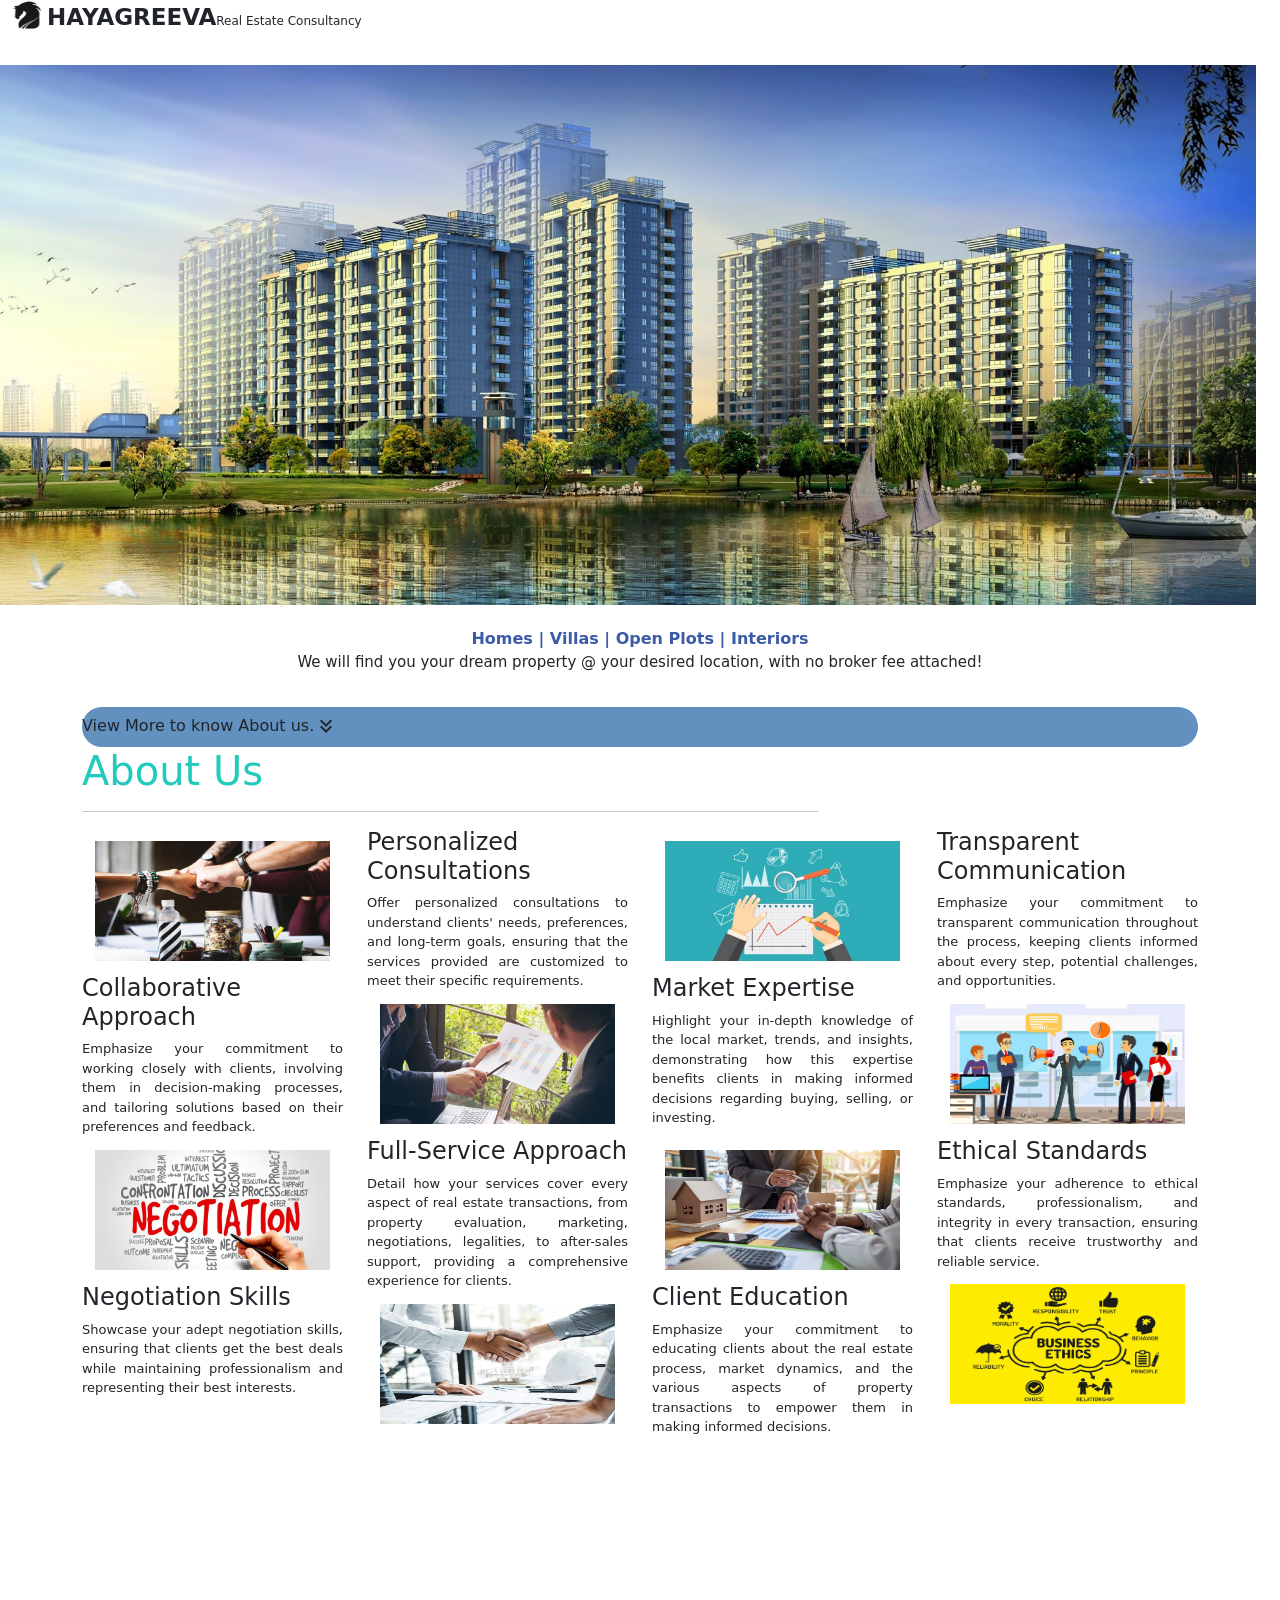
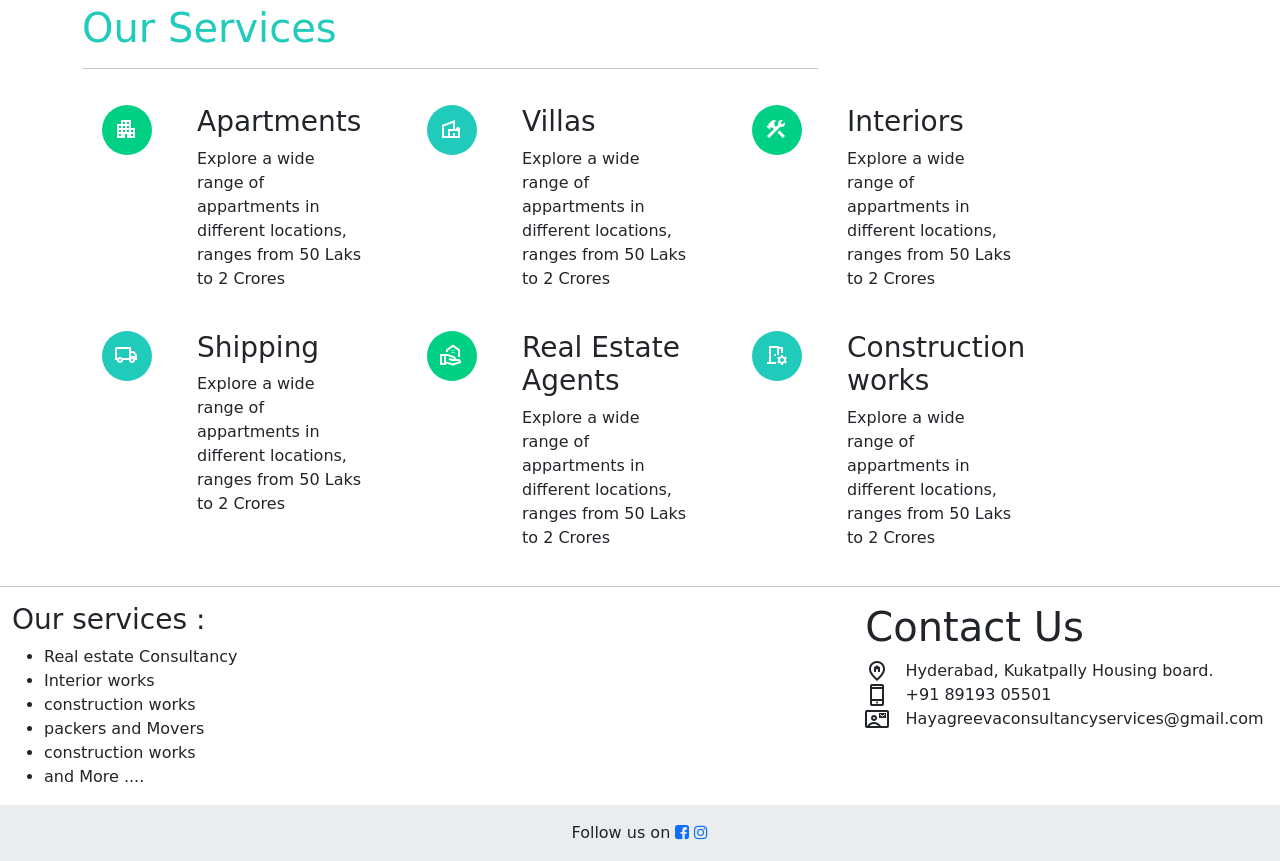
==== index.html @ 066ee14f "initial" ====
<html>
<head>
    <meta charset="utf-8">
    <meta name="viewport" content="width=device-width, initial-scale=1">
    <title>HAYAGREEVA</title>
    <link href="./hayagreeva/bootstrap.min.css" rel="stylesheet">
    <link href="./hayagreeva/css/home.css" rel="stylesheet">
    <link rel="stylesheet" href="https://fonts.googleapis.com/css2?family=Material+Symbols+Outlined:opsz,wght,FILL,GRAD@20..48,100..700,0..1,-50..200" />
    <link rel="stylesheet" href="https://fonts.googleapis.com/css2?family=Material+Symbols+Outlined:opsz,wght,FILL,GRAD@24,400,0,0" />
    <link rel="stylesheet" href="https://cdnjs.cloudflare.com/ajax/libs/font-awesome/4.7.0/css/font-awesome.min.css">
    <link rel="icon" href="./hayagreeva/images/logo-hyagreeva.png" type="image/x-icon">
</head>
<body>
    <script src="./hayagreeva/bootstrap.bundle.min.js" ></script>
    <div class="container-fluid header-content">
    
        <a class="navbar-brand" href="#">
          <img src="./hayagreeva/images/logo-hyagreeva.png" width="30" height="30" class="d-inline-block align-top" alt="">
          <span class="brand-name">HAYAGREEVA</span><span class="sub-text">Real Estate Consultancy</span>
          
        </a>
      
    </div>
      <div class="container-fluid"> 
        <div class="row row-height-60 content-page-background1">
         
        </div>
      </div>
      <div class="container">
        <div class="row">
          <div class="col-lg-12"><div class="content-2">  Homes | Villas | Open Plots | Interiors </div></div>
          <div class="col-lg-12"> <div class="content-1">We will find you your dream property @ your desired location, with no broker fee attached!</div> </div>
          <div class="col-lg-12"><div class="view-more"> <span>View More to know About us. </span> 
            <span class="material-symbols-outlined">
              keyboard_double_arrow_down
            </span>
          </div> 
        </div>
        </div>
      </div>
      

            <div class="container">
              <div class="row">
                <div class="col-md-8"><h1 class="services-text">About Us</h1><hr></div>
                <div class="col-md-3"></div>
              </div>
              <div class="row">

                <div class="col-sm-3">
                  <div class="row">
                    <div class="col-xs-6">
                      <img class="about-us-img" src="./hayagreeva/images/collaborative.jpg"/>
                    </div>
                    <div class="col-xs-5 about-us-text">
                      <h4>Collaborative Approach</h4>
                    </div>
                    <div class="col-xs-5 about-us-text">
                      Emphasize your commitment to working closely with clients, involving them in decision-making processes, and tailoring solutions based on their preferences and feedback.
                    </div>
                  </div>
                </div>


                <div class="col-sm-3">
                  <div class="row">
                    <div class="col-xs-5 about-us-text">
                      <h4>Personalized Consultations</h4>
                    </div>
                    <div class="col-xs-6 about-us-text">
                      Offer personalized consultations to understand clients' needs, preferences, and long-term goals, ensuring that the services provided are customized to meet their specific requirements.
                    </div>
                    <div class="col-xs-6">
                      <img class="about-us-img" src="./hayagreeva/images/personalized.jpg"/>
                    </div>
                  </div>
                </div>


                <div class="col-sm-3">
                  <div class="row">
                    <div class="col-xs-6">
                      <img class="about-us-img" src="./hayagreeva/images/marketExpert.jpg"/>
                    </div>
                    <div class="col-xs-5 about-us-text">
                      <h4>Market Expertise</h4>
                    </div>
                    <div class="col-xs-6 about-us-text">
                      Highlight your in-depth knowledge of the local market, trends, and insights, demonstrating how this expertise benefits clients in making informed decisions regarding buying, selling, or investing.
                    </div>
                  </div>
                </div>


                <div class="col-sm-3">
                  <div class="row">
                    <div class="col-xs-5 about-us-text">
                      <h4>Transparent Communication</h4>
                    </div>
                    <div class="col-xs-6 about-us-text">
                      Emphasize your commitment to transparent communication throughout the process, keeping clients informed about every step, potential challenges, and opportunities.
                    </div>
                    <div class="col-xs-6">
                      <img class="about-us-img" src="./hayagreeva/images/transperentCommunication.jpg"/>
                    </div>
                  </div>
                </div>

              </div>
              <div class="row">

                <div class="col-sm-3">
                  <div class="row">
                    <div class="col-xs-6">
                      <img class="about-us-img" src="./hayagreeva/images/negotiation.jpg"/>
                    </div>
                    <div class="col-xs-5 about-us-text">
                      <h4>Negotiation Skills</h4>
                    </div>
                    <div class="col-xs-6 about-us-text">
                      Showcase your adept negotiation skills, ensuring that clients get the best deals while maintaining professionalism and representing their best interests.
                    </div>
                   
                  </div>
                </div>

                <div class="col-sm-3">
                  <div class="row">
                    <div class="col-xs-5 about-us-text">
                      <h4>Full-Service Approach</h4>
                    </div>
                    <div class="col-xs-6 about-us-text">
                      Detail how your services cover every aspect of real estate transactions, from property evaluation, marketing, negotiations, legalities, to after-sales support, providing a comprehensive experience for clients.
                    </div>
                    <div class="col-xs-6">
                      <img class="about-us-img" src="./hayagreeva/images/fullservice.jpg"/>
                    </div>
                  </div>
                </div>

                <div class="col-sm-3">
                  <div class="row">
                    <div class="col-xs-6">
                      <img class="about-us-img" src="./hayagreeva/images/clientEducation.jpg"/>
                    </div>
                    <div class="col-xs-5 about-us-text">
                      <h4>Client Education</h4>
                    </div>
                    <div class="col-xs-6 about-us-text">
                      Emphasize your commitment to educating clients about the real estate process, market dynamics, and the various aspects of property transactions to empower them in making informed decisions.
                    </div>
                    
                  </div>
                </div>

                <div class="col-sm-3">
                  <div class="row">
                    <div class="col-xs-5 about-us-text">
                      <h4>Ethical Standards</h4>
                    </div>
                    <div class="col-xs-6 about-us-text">
                      Emphasize your adherence to ethical standards, professionalism, and integrity in every transaction, ensuring that clients receive trustworthy and reliable service.
                    </div>
                    <div class="col-xs-6">
                      <img class="about-us-img" src="./hayagreeva/images/ethicalStandards.jpeg"/>
                    </div>
                  </div>
                </div>
              </div>

            </div>

            
            <div class="container">
            <div class="row our-services-body">
              <div class="col-md-8"><h1 class="services-text">Our Services</h1><hr></div>
              <div class="col-md-3"></div>
            </div>
            <div class="row">
              <div class="col-md-3 our-services-content"> 
                <div class="row">
                    <div class="col-sm-4">
                      <div class="icon-green">
                        <span class="material-symbols-outlined icon">
                        apartment
                        </span>
                      </div>
                  </div>
                  <div class="col-sm-8">
                    <div class="row">
                      <div class="col-xs-3"><h3>Apartments</h3></div>
                      <div class="col-xs-8">Explore a wide range of appartments in different locations, ranges from 50 Laks to 2 Crores</div>
                    </div>
                  </div>
                </div>
              </div>
              <div class="col-md-3 our-services-content">
                <div class="row">
                  <div class="col-sm-4">
                    <div class="icon-blue">
                      <span class="material-symbols-outlined icon">
                        villa
                        </span>
                    </div>
                </div>
                <div class="col-sm-8">
                  <div class="row">
                    <div class="col-xs-3"><h3>Villas</h3></div>
                    <div class="col-xs-8">Explore a wide range of appartments in different locations, ranges from 50 Laks to 2 Crores</div>
                  </div>
                </div>
              </div>
              </div>
                
                  <div class="col-md-3 our-services-content">
                    <div class="row">
                      <div class="col-sm-4">
                        <div class="icon-green">
                          <span class="material-symbols-outlined icon">
                            construction
                            </span>
                        </div>
                    </div>
                    <div class="col-sm-8">
                      <div class="row">
                        <div class="col-xs-3"><h3>Interiors</h3></div>
                        <div class="col-xs-8">Explore a wide range of appartments in different locations, ranges from 50 Laks to 2 Crores</div>
                      </div>
                    </div>
                  </div>
                    
                  </div>
                  
                    <div class="col-md-3 our-services-content">
                      <div class="row">
                        <div class="col-sm-4">
                          <div class="icon-blue">
                            <span class="material-symbols-outlined icon">
                              local_shipping
                              </span>
                          </div>
                      </div>
                      <div class="col-sm-8">
                        <div class="row">
                          <div class="col-xs-3"><h3>Shipping</h3></div>
                          <div class="col-xs-8">Explore a wide range of appartments in different locations, ranges from 50 Laks to 2 Crores</div>
                        </div>
                      </div>
                    </div>
                    </div>
                    
                      <div class="col-md-3 our-services-content">
                        <div class="row">
                          <div class="col-sm-4">
                            <div class="icon-green">
                              <span class="material-symbols-outlined icon">
                                real_estate_agent
                                </span>
                            </div>
                        </div>
                        <div class="col-sm-8"><div class="row">
                          <div class="col-xs-3"><h3>Real Estate Agents</h3></div>
                          <div class="col-xs-8">Explore a wide range of appartments in different locations, ranges from 50 Laks to 2 Crores</div>
                        </div></div>
                      </div>
                      </div>
                      
                        
                        
                          <div class="col-md-3 our-services-content">
                            <div class="row">
                              <div class="col-sm-4">
                                <div class="icon-blue">
                                  <span class="material-symbols-outlined icon">
                                    room_preferences
                                    </span>
                                </div>
                            </div>
                            <div class="col-sm-8"><div class="row">
                              <div class="col-xs-3"><h3>Construction works</h3></div>
                              <div class="col-xs-8">Explore a wide range of appartments in different locations, ranges from 50 Laks to 2 Crores</div>
                            </div></div>
                          </div>
                          </div>
                          
            </div>

          </div>
      <hr>

      <div class="container-fluid">

        <div class="row">
          <div class="col-md-4"><h3>Our services :</h3>
            <ul>
              <li>Real estate Consultancy</li>
              <li>Interior works</li>
              <li>construction works</li>
              <li>packers and Movers</li>
              <li>construction works</li>
              <li>and More ....</li>
            </ul>
            
          </div>
          <div class="col-md-4"> </div>
          <div class="col-md-4"> 
            <div class="contact-details">
              <h1>Contact Us</h1>
              <span class="material-symbols-outlined">
                home_pin
                </span> <span class="contact">Hyderabad, Kukatpally Housing board.</span>
              
              <div>
                <span class="material-symbols-outlined">
                  phone_iphone
                </span>
                <span class="contact">+91 89193 05501</span></div>
              <div><span class="material-symbols-outlined">
                contact_mail
                </span><span class="contact">Hayagreevaconsultancyservices@gmail.com</span></div>
                
              </div>
          </div>
        </div>
      </div>
</body>

<footer class="bg-body-tertiary text-center text-lg-start">
  <!-- Copyright -->
  <div class="text-center p-3" style="background-color: rgba(0, 0, 0, 0.05);">
     Follow us on <span><a href="https://www.instagram.com/hayagreevaconsultancy?igshid=NzZlODBkYWE4Ng==" target="_blank"><i class="fa fa-facebook-square" aria-hidden="true"></i></a>
      <a href="https://www.facebook.com/profile.php?id=100093466974268&mibextid=ZbWKwL" target="_blank"><i class="fa fa-instagram" aria-hidden="true"></i></a></span>
  </div>
  <!-- Copyright -->
</footer>

</html>
---- hayagreeva/css/home.css ----
.navbar{
    position:fixed;
    width:100%;
    z-index: 1000000;
    top:0;
}
.brand-name {
    font-weight: bolder;
    font-size: 23px;
}
.sub-text {
    font-size: 12px;
}
.bg-image{
    height: 66%;
}
.content-1 {
   
    font-size: 15px;
    font-weight: 500;
    text-align: center;
    margin-bottom: 3%;

}
.content-2 {
    text-align: center;
    font-weight: bolder;
    background-color: #ffffff42;
    margin-top: 2%;
    color: #3b5ba6;
}
.text-box{
    height: 258px;
    width: 500px;
    background-color: white;
    border-radius: 36px;
}

.content-page-background1{
    background-image: url('../images/b1.jpg');
    background-position: center;
    background-repeat: no-repeat;
    background-size: cover;
    width:100%
}
.content-page{
    height:60%;
    margin-top:3%
}
.card-header{
    text-align: center;
}

.material-symbols-outlined {
    position: absolute;
    font-variation-settings:
    'FILL' 0,
    'wght' 400,
    'GRAD' 0,
    'opsz' 24
}
.view-more{
    background-color: #6290bf;
    border-radius: 21px;
    height: 40px;
    padding-top: 7px;
}
.card {
    background-color: #b1c5c4;
    margin: 6px;
}
.card-header {
    background-color: #b1c5c4;
    font-size: 24px;
}
.about-us-sub-header {
    font-weight: 700;
}
.about-us-sub-text-content {
    text-align: justify;
    font-size: smaller;
}
.about-us-content{
    background-color: rgb(131 160 208 / 45%);
    padding: 32px;
}

.card1{
    background-image: url('../images/apartments-card1.jpg');
    background-repeat: no-repeat;
    background-size: contain;
    width: 100.2%;
    height: 100%;
}
img.card-img-top {
    height: 9rem;
}
.logo {
    /* background-color: white; */
    border-radius: 50%;
    height: 70%;
    width: 12%;
    border: 2px solid;
}
.caption {
    text-align: center;
    margin-top: 35%;
    font-size: 24px;
}
.contact {
    margin-left: 10%;
}
.icon-green {
    height: 50px;
    width: 50px;
    background-color: #00d084;
    border-radius: 27px;
}
.icon-blue {
    height: 50px;
    width: 50px;
    background-color: #21cbbb;
    border-radius: 27px;
}
.icon {
    margin: 12px;
    color: white;
}
.services-text{
    color:#21cbbb;
}

.our-services-content{
    margin:20px;
}
img.about-us-img {
    width: 90%;
    height: 120px;
    margin: 5%;
}
.about-us-text {
    text-align: justify;
    font-size: 13px;
}
.page1-image{
    height:80%;
}
.row-height-60{
    margin-top:30px;
    height:60%;
    position: sticky;
}
.our-services-body {
    margin-top: 15%;
}
.fill {
    display: flex;
    justify-content: center;
    align-items: center;
    overflow: hidden
}
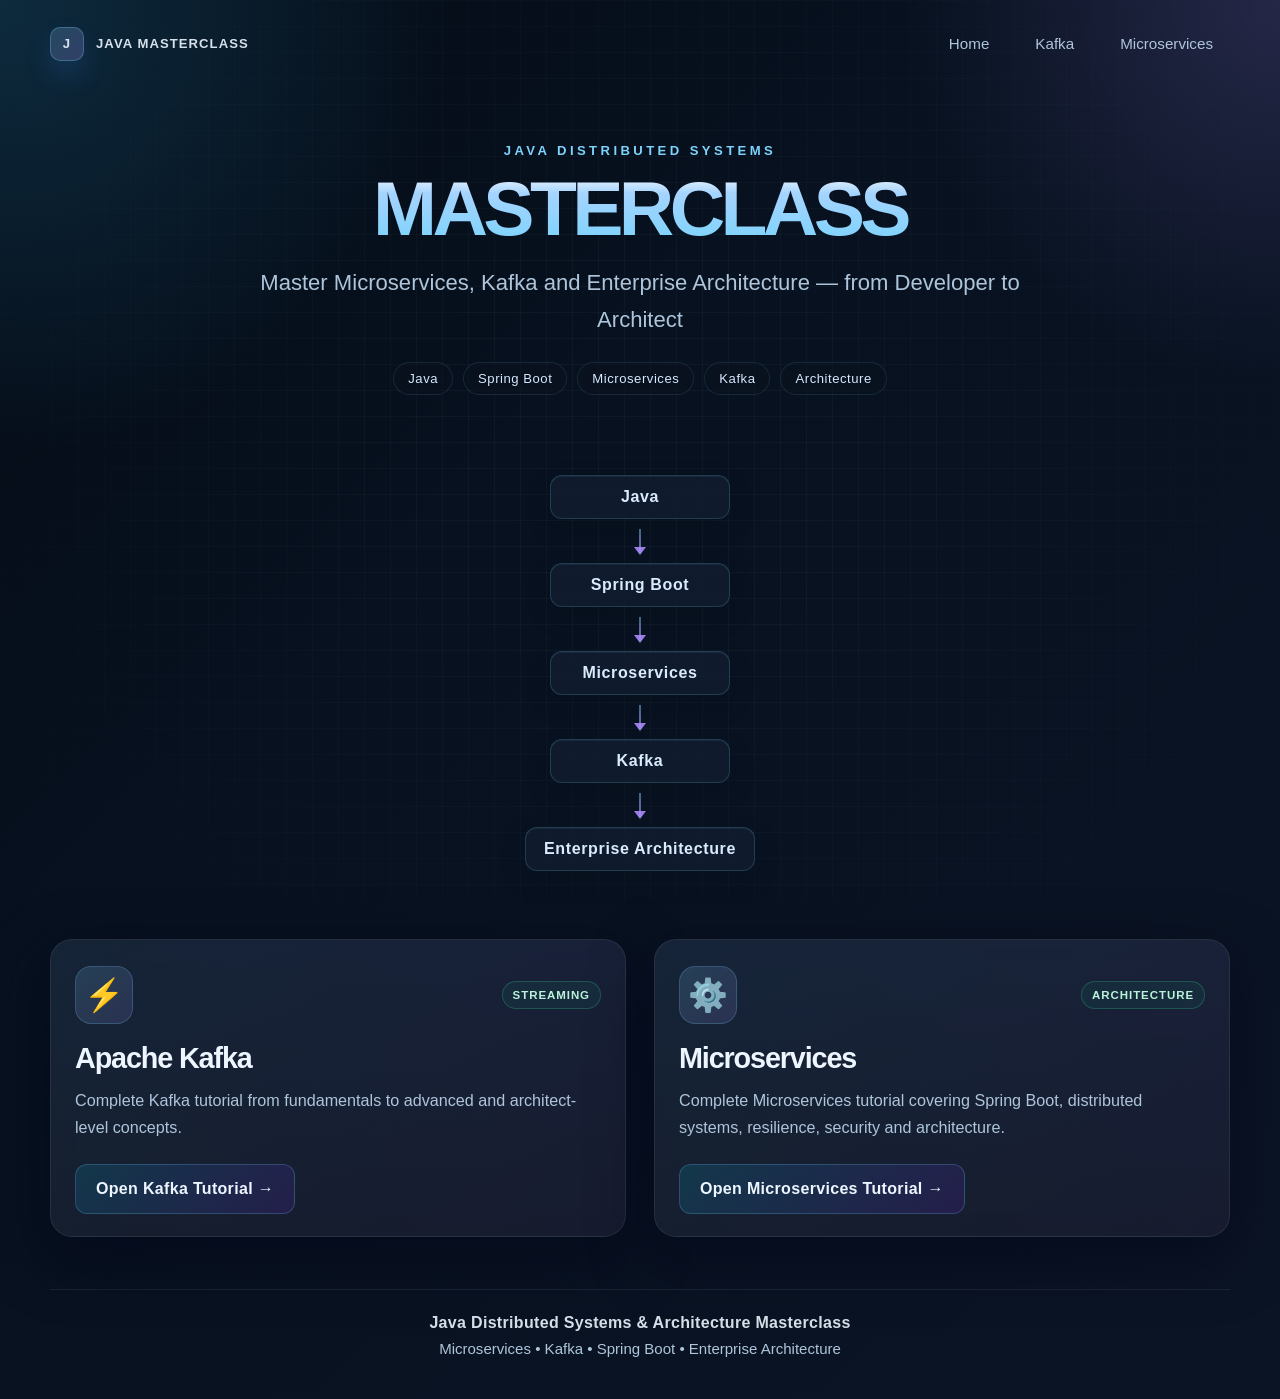
==== commit 46b2093f: "kafka tutorial" ====
--- a/index.html
+++ b/index.html
@@ -1,337 +1,467 @@
-<html>
-<head>
-    <meta charset="utf-8">
-    <meta name="viewport" content="width=device-width, initial-scale=1">
-    <title>HAYAGREEVA</title>
-    <link href="./hayagreeva/bootstrap.min.css" rel="stylesheet">
-    <link href="./hayagreeva/css/home.css" rel="stylesheet">
-    <link rel="stylesheet" href="https://fonts.googleapis.com/css2?family=Material+Symbols+Outlined:opsz,wght,FILL,GRAD@20..48,100..700,0..1,-50..200" />
-    <link rel="stylesheet" href="https://fonts.googleapis.com/css2?family=Material+Symbols+Outlined:opsz,wght,FILL,GRAD@24,400,0,0" />
-    <link rel="stylesheet" href="https://cdnjs.cloudflare.com/ajax/libs/font-awesome/4.7.0/css/font-awesome.min.css">
-    <link rel="icon" href="./hayagreeva/images/logo-hyagreeva.png" type="image/x-icon">
-</head>
-<body>
-    <script src="./hayagreeva/bootstrap.bundle.min.js" ></script>
-    <div class="container-fluid header-content">
-    
-        <a class="navbar-brand" href="#">
-          <img src="./hayagreeva/images/logo-hyagreeva.png" width="30" height="30" class="d-inline-block align-top" alt="">
-          <span class="brand-name">HAYAGREEVA</span><span class="sub-text">Real Estate Consultancy</span>
-          
-        </a>
-      
-    </div>
-      <div class="container-fluid"> 
-        <div class="row row-height-60 content-page-background1">
-         
-        </div>
-      </div>
-      <div class="container">
-        <div class="row">
-          <div class="col-lg-12"><div class="content-2">  Homes | Villas | Open Plots | Interiors </div></div>
-          <div class="col-lg-12"> <div class="content-1">We will find you your dream property @ your desired location, with no broker fee attached!</div> </div>
-          <div class="col-lg-12"><div class="view-more"> <span>View More to know About us. </span> 
-            <span class="material-symbols-outlined">
-              keyboard_double_arrow_down
-            </span>
-          </div> 
-        </div>
-        </div>
-      </div>
-      
-
-            <div class="container">
-              <div class="row">
-                <div class="col-md-8"><h1 class="services-text">About Us</h1><hr></div>
-                <div class="col-md-3"></div>
-              </div>
-              <div class="row">
-
-                <div class="col-sm-3">
-                  <div class="row">
-                    <div class="col-xs-6">
-                      <img class="about-us-img" src="./hayagreeva/images/collaborative.jpg"/>
-                    </div>
-                    <div class="col-xs-5 about-us-text">
-                      <h4>Collaborative Approach</h4>
-                    </div>
-                    <div class="col-xs-5 about-us-text">
-                      Emphasize your commitment to working closely with clients, involving them in decision-making processes, and tailoring solutions based on their preferences and feedback.
-                    </div>
-                  </div>
-                </div>
-
-
-                <div class="col-sm-3">
-                  <div class="row">
-                    <div class="col-xs-5 about-us-text">
-                      <h4>Personalized Consultations</h4>
-                    </div>
-                    <div class="col-xs-6 about-us-text">
-                      Offer personalized consultations to understand clients' needs, preferences, and long-term goals, ensuring that the services provided are customized to meet their specific requirements.
-                    </div>
-                    <div class="col-xs-6">
-                      <img class="about-us-img" src="./hayagreeva/images/personalized.jpg"/>
-                    </div>
-                  </div>
-                </div>
-
-
-                <div class="col-sm-3">
-                  <div class="row">
-                    <div class="col-xs-6">
-                      <img class="about-us-img" src="./hayagreeva/images/marketExpert.jpg"/>
-                    </div>
-                    <div class="col-xs-5 about-us-text">
-                      <h4>Market Expertise</h4>
-                    </div>
-                    <div class="col-xs-6 about-us-text">
-                      Highlight your in-depth knowledge of the local market, trends, and insights, demonstrating how this expertise benefits clients in making informed decisions regarding buying, selling, or investing.
-                    </div>
-                  </div>
-                </div>
-
-
-                <div class="col-sm-3">
-                  <div class="row">
-                    <div class="col-xs-5 about-us-text">
-                      <h4>Transparent Communication</h4>
-                    </div>
-                    <div class="col-xs-6 about-us-text">
-                      Emphasize your commitment to transparent communication throughout the process, keeping clients informed about every step, potential challenges, and opportunities.
-                    </div>
-                    <div class="col-xs-6">
-                      <img class="about-us-img" src="./hayagreeva/images/transperentCommunication.jpg"/>
-                    </div>
-                  </div>
-                </div>
-
-              </div>
-              <div class="row">
-
-                <div class="col-sm-3">
-                  <div class="row">
-                    <div class="col-xs-6">
-                      <img class="about-us-img" src="./hayagreeva/images/negotiation.jpg"/>
-                    </div>
-                    <div class="col-xs-5 about-us-text">
-                      <h4>Negotiation Skills</h4>
-                    </div>
-                    <div class="col-xs-6 about-us-text">
-                      Showcase your adept negotiation skills, ensuring that clients get the best deals while maintaining professionalism and representing their best interests.
-                    </div>
-                   
-                  </div>
-                </div>
-
-                <div class="col-sm-3">
-                  <div class="row">
-                    <div class="col-xs-5 about-us-text">
-                      <h4>Full-Service Approach</h4>
-                    </div>
-                    <div class="col-xs-6 about-us-text">
-                      Detail how your services cover every aspect of real estate transactions, from property evaluation, marketing, negotiations, legalities, to after-sales support, providing a comprehensive experience for clients.
-                    </div>
-                    <div class="col-xs-6">
-                      <img class="about-us-img" src="./hayagreeva/images/fullservice.jpg"/>
-                    </div>
-                  </div>
-                </div>
-
-                <div class="col-sm-3">
-                  <div class="row">
-                    <div class="col-xs-6">
-                      <img class="about-us-img" src="./hayagreeva/images/clientEducation.jpg"/>
-                    </div>
-                    <div class="col-xs-5 about-us-text">
-                      <h4>Client Education</h4>
-                    </div>
-                    <div class="col-xs-6 about-us-text">
-                      Emphasize your commitment to educating clients about the real estate process, market dynamics, and the various aspects of property transactions to empower them in making informed decisions.
-                    </div>
-                    
-                  </div>
-                </div>
-
-                <div class="col-sm-3">
-                  <div class="row">
-                    <div class="col-xs-5 about-us-text">
-                      <h4>Ethical Standards</h4>
-                    </div>
-                    <div class="col-xs-6 about-us-text">
-                      Emphasize your adherence to ethical standards, professionalism, and integrity in every transaction, ensuring that clients receive trustworthy and reliable service.
-                    </div>
-                    <div class="col-xs-6">
-                      <img class="about-us-img" src="./hayagreeva/images/ethicalStandards.jpeg"/>
-                    </div>
-                  </div>
-                </div>
-              </div>
-
-            </div>
-
-            
-            <div class="container">
-            <div class="row our-services-body">
-              <div class="col-md-8"><h1 class="services-text">Our Services</h1><hr></div>
-              <div class="col-md-3"></div>
-            </div>
-            <div class="row">
-              <div class="col-md-3 our-services-content"> 
-                <div class="row">
-                    <div class="col-sm-4">
-                      <div class="icon-green">
-                        <span class="material-symbols-outlined icon">
-                        apartment
-                        </span>
-                      </div>
-                  </div>
-                  <div class="col-sm-8">
-                    <div class="row">
-                      <div class="col-xs-3"><h3>Apartments</h3></div>
-                      <div class="col-xs-8">Explore a wide range of appartments in different locations, ranges from 50 Laks to 2 Crores</div>
-                    </div>
-                  </div>
-                </div>
-              </div>
-              <div class="col-md-3 our-services-content">
-                <div class="row">
-                  <div class="col-sm-4">
-                    <div class="icon-blue">
-                      <span class="material-symbols-outlined icon">
-                        villa
-                        </span>
-                    </div>
-                </div>
-                <div class="col-sm-8">
-                  <div class="row">
-                    <div class="col-xs-3"><h3>Villas</h3></div>
-                    <div class="col-xs-8">Explore a wide range of appartments in different locations, ranges from 50 Laks to 2 Crores</div>
-                  </div>
-                </div>
-              </div>
-              </div>
-                
-                  <div class="col-md-3 our-services-content">
-                    <div class="row">
-                      <div class="col-sm-4">
-                        <div class="icon-green">
-                          <span class="material-symbols-outlined icon">
-                            construction
-                            </span>
-                        </div>
-                    </div>
-                    <div class="col-sm-8">
-                      <div class="row">
-                        <div class="col-xs-3"><h3>Interiors</h3></div>
-                        <div class="col-xs-8">Explore a wide range of appartments in different locations, ranges from 50 Laks to 2 Crores</div>
-                      </div>
-                    </div>
-                  </div>
-                    
-                  </div>
-                  
-                    <div class="col-md-3 our-services-content">
-                      <div class="row">
-                        <div class="col-sm-4">
-                          <div class="icon-blue">
-                            <span class="material-symbols-outlined icon">
-                              local_shipping
-                              </span>
-                          </div>
-                      </div>
-                      <div class="col-sm-8">
-                        <div class="row">
-                          <div class="col-xs-3"><h3>Shipping</h3></div>
-                          <div class="col-xs-8">Explore a wide range of appartments in different locations, ranges from 50 Laks to 2 Crores</div>
-                        </div>
-                      </div>
-                    </div>
-                    </div>
-                    
-                      <div class="col-md-3 our-services-content">
-                        <div class="row">
-                          <div class="col-sm-4">
-                            <div class="icon-green">
-                              <span class="material-symbols-outlined icon">
-                                real_estate_agent
-                                </span>
-                            </div>
-                        </div>
-                        <div class="col-sm-8"><div class="row">
-                          <div class="col-xs-3"><h3>Real Estate Agents</h3></div>
-                          <div class="col-xs-8">Explore a wide range of appartments in different locations, ranges from 50 Laks to 2 Crores</div>
-                        </div></div>
-                      </div>
-                      </div>
-                      
-                        
-                        
-                          <div class="col-md-3 our-services-content">
-                            <div class="row">
-                              <div class="col-sm-4">
-                                <div class="icon-blue">
-                                  <span class="material-symbols-outlined icon">
-                                    room_preferences
-                                    </span>
-                                </div>
-                            </div>
-                            <div class="col-sm-8"><div class="row">
-                              <div class="col-xs-3"><h3>Construction works</h3></div>
-                              <div class="col-xs-8">Explore a wide range of appartments in different locations, ranges from 50 Laks to 2 Crores</div>
-                            </div></div>
-                          </div>
-                          </div>
-                          
-            </div>
-
-          </div>
-      <hr>
-
-      <div class="container-fluid">
-
-        <div class="row">
-          <div class="col-md-4"><h3>Our services :</h3>
-            <ul>
-              <li>Real estate Consultancy</li>
-              <li>Interior works</li>
-              <li>construction works</li>
-              <li>packers and Movers</li>
-              <li>construction works</li>
-              <li>and More ....</li>
-            </ul>
-            
-          </div>
-          <div class="col-md-4"> </div>
-          <div class="col-md-4"> 
-            <div class="contact-details">
-              <h1>Contact Us</h1>
-              <span class="material-symbols-outlined">
-                home_pin
-                </span> <span class="contact">Hyderabad, Kukatpally Housing board.</span>
-              
-              <div>
-                <span class="material-symbols-outlined">
-                  phone_iphone
-                </span>
-                <span class="contact">+91 89193 05501</span></div>
-              <div><span class="material-symbols-outlined">
-                contact_mail
-                </span><span class="contact">Hayagreevaconsultancyservices@gmail.com</span></div>
-                
-              </div>
-          </div>
-        </div>
-      </div>
-</body>
-
-<footer class="bg-body-tertiary text-center text-lg-start">
-  <!-- Copyright -->
-  <div class="text-center p-3" style="background-color: rgba(0, 0, 0, 0.05);">
-     Follow us on <span><a href="https://www.instagram.com/hayagreevaconsultancy?igshid=NzZlODBkYWE4Ng==" target="_blank"><i class="fa fa-facebook-square" aria-hidden="true"></i></a>
-      <a href="https://www.facebook.com/profile.php?id=100093466974268&mibextid=ZbWKwL" target="_blank"><i class="fa fa-instagram" aria-hidden="true"></i></a></span>
-  </div>
-  <!-- Copyright -->
-</footer>
-
-</html>+<!DOCTYPE html>
+<html lang="en">
+  <head>
+    <meta charset="UTF-8" />
+    <meta name="viewport" content="width=device-width, initial-scale=1.0" />
+    <title>Java Distributed Systems & Architecture Masterclass</title>
+    <meta
+      name="description"
+      content="Java Distributed Systems & Architecture Masterclass — Master Microservices, Kafka and Enterprise Architecture from Developer to Architect."
+    />
+    <style>
+      :root {
+        --bg: #07111f;
+        --bg-soft: #0d1b2e;
+        --panel: rgba(13, 24, 38, 0.68);
+        --panel-strong: rgba(18, 30, 48, 0.9);
+        --border: rgba(148, 163, 184, 0.2);
+        --text: #edf6ff;
+        --muted: #aec5db;
+        --primary: #7dd3fc;
+        --primary-strong: #38bdf8;
+        --secondary: #a78bfa;
+        --accent: #34d399;
+        --shadow: 0 20px 60px rgba(2, 6, 23, 0.55);
+        --radius: 22px;
+      }
+
+      * {
+        box-sizing: border-box;
+      }
+
+      html {
+        scroll-behavior: smooth;
+      }
+
+      body {
+        margin: 0;
+        font-family: "Segoe UI", Tahoma, Geneva, Verdana, sans-serif;
+        background:
+          radial-gradient(circle at top left, rgba(56, 189, 248, 0.18), transparent 24%),
+          radial-gradient(circle at top right, rgba(167, 139, 250, 0.18), transparent 20%),
+          linear-gradient(135deg, #040b15 0%, var(--bg) 36%, #0b1425 100%);
+        color: var(--text);
+        min-height: 100vh;
+      }
+
+      body::before {
+        content: "";
+        position: fixed;
+        inset: 0;
+        background-image:
+          linear-gradient(rgba(148, 163, 184, 0.05) 1px, transparent 1px),
+          linear-gradient(90deg, rgba(148, 163, 184, 0.05) 1px, transparent 1px);
+        background-size: 26px 26px;
+        mask-image: radial-gradient(circle at center, black 25%, transparent 100%);
+        pointer-events: none;
+      }
+
+      a {
+        color: inherit;
+        text-decoration: none;
+      }
+
+      .page-shell {
+        width: min(1180px, calc(100% - 32px));
+        margin: 0 auto;
+        position: relative;
+        z-index: 1;
+      }
+
+      .topbar {
+        display: flex;
+        align-items: center;
+        justify-content: space-between;
+        gap: 24px;
+        padding: 24px 0 18px;
+      }
+
+      .brand {
+        display: inline-flex;
+        align-items: center;
+        gap: 12px;
+        font-weight: 700;
+        letter-spacing: 0.08em;
+        text-transform: uppercase;
+        font-size: 0.82rem;
+        color: rgba(237, 246, 255, 0.9);
+      }
+
+      .brand-mark {
+        width: 34px;
+        height: 34px;
+        border-radius: 10px;
+        display: grid;
+        place-items: center;
+        background: linear-gradient(135deg, rgba(125, 211, 252, 0.2), rgba(167, 139, 250, 0.26));
+        border: 1px solid rgba(125, 211, 252, 0.28);
+        box-shadow: 0 14px 26px rgba(59, 130, 246, 0.18);
+      }
+
+      .nav {
+        display: flex;
+        align-items: center;
+        gap: 12px;
+        flex-wrap: wrap;
+      }
+
+      .nav a {
+        padding: 10px 16px;
+        border-radius: 999px;
+        color: var(--muted);
+        border: 1px solid transparent;
+        transition: 0.25s ease;
+        font-size: 0.95rem;
+      }
+
+      .nav a:hover {
+        color: var(--text);
+        border-color: rgba(125, 211, 252, 0.2);
+        background: rgba(15, 23, 42, 0.56);
+      }
+
+      .hero {
+        text-align: center;
+        padding: 60px 0 30px;
+      }
+
+      .eyebrow {
+        display: inline-block;
+        margin: 0 0 16px;
+        letter-spacing: 0.26em;
+        text-transform: uppercase;
+        color: var(--primary);
+        font-size: 0.82rem;
+        font-weight: 700;
+      }
+
+      h1 {
+        margin: 0;
+        font-size: clamp(2.8rem, 6vw, 6rem);
+        line-height: 0.9;
+        letter-spacing: -0.06em;
+        font-weight: 800;
+        text-transform: uppercase;
+        background: linear-gradient(180deg, #f3f9ff 0%, #a5d4ff 28%, #7dd3fc 100%);
+        -webkit-background-clip: text;
+        background-clip: text;
+        color: transparent;
+      }
+
+      .subtitle {
+        max-width: 760px;
+        margin: 22px auto 0;
+        font-size: clamp(1.05rem, 2vw, 1.38rem);
+        line-height: 1.65;
+        color: var(--muted);
+      }
+
+      .hero-tags {
+        display: flex;
+        align-items: center;
+        justify-content: center;
+        gap: 10px;
+        flex-wrap: wrap;
+        margin-top: 24px;
+      }
+
+      .tag {
+        border: 1px solid rgba(125, 211, 252, 0.12);
+        background: rgba(11, 18, 30, 0.52);
+        color: #d6e9ff;
+        padding: 8px 14px;
+        border-radius: 999px;
+        font-size: 0.82rem;
+        letter-spacing: 0.04em;
+      }
+
+      .architecture {
+        margin: 32px auto 18px;
+        width: min(700px, 100%);
+        padding: 18px 0 4px;
+      }
+
+      .flow {
+        display: grid;
+        justify-items: center;
+        gap: 10px;
+      }
+
+      .node {
+        display: inline-flex;
+        align-items: center;
+        justify-content: center;
+        min-width: 180px;
+        padding: 12px 18px;
+        border-radius: 12px;
+        color: #dbebff;
+        background: rgba(18, 30, 48, 0.8);
+        border: 1px solid rgba(125, 211, 252, 0.18);
+        box-shadow: inset 0 1px 0 rgba(255,255,255,0.05), 0 10px 24px rgba(8, 15, 25, 0.22);
+        font-weight: 700;
+        letter-spacing: 0.04em;
+      }
+
+      .arrow {
+        width: 2px;
+        height: 24px;
+        background: linear-gradient(180deg, rgba(125, 211, 252, 0.45), rgba(167, 139, 250, 0.7));
+        position: relative;
+      }
+
+      .arrow::after {
+        content: "";
+        position: absolute;
+        left: 50%;
+        bottom: -2px;
+        transform: translateX(-50%);
+        border-left: 6px solid transparent;
+        border-right: 6px solid transparent;
+        border-top: 8px solid rgba(167, 139, 250, 0.9);
+      }
+
+      .cards {
+        display: grid;
+        grid-template-columns: repeat(2, minmax(280px, 1fr));
+        gap: 28px;
+        padding: 46px 0 40px;
+      }
+
+      .course-card {
+        position: relative;
+        background: linear-gradient(180deg, rgba(15, 23, 42, 0.76), rgba(12, 18, 29, 0.84));
+        border: 1px solid var(--border);
+        border-radius: var(--radius);
+        box-shadow: var(--shadow);
+        backdrop-filter: blur(10px);
+        padding: 26px 24px 22px;
+        overflow: hidden;
+        transition: transform 0.25s ease, border-color 0.25s ease, box-shadow 0.25s ease;
+      }
+
+      .course-card::before {
+        content: "";
+        position: absolute;
+        inset: 0;
+        background: linear-gradient(135deg, rgba(125, 211, 252, 0.08), rgba(167, 139, 250, 0.08));
+        pointer-events: none;
+      }
+
+      .course-card:hover {
+        transform: translateY(-6px);
+        border-color: rgba(125, 211, 252, 0.42);
+        box-shadow: 0 26px 72px rgba(2, 6, 23, 0.66);
+      }
+
+      .card-header {
+        position: relative;
+        display: flex;
+        align-items: center;
+        justify-content: space-between;
+        gap: 14px;
+        margin-bottom: 18px;
+      }
+
+      .icon-shell {
+        width: 58px;
+        height: 58px;
+        border-radius: 16px;
+        display: grid;
+        place-items: center;
+        font-size: 2rem;
+        background: linear-gradient(135deg, rgba(125, 211, 252, 0.16), rgba(167, 139, 250, 0.14));
+        border: 1px solid rgba(125, 211, 252, 0.2);
+      }
+
+      .badge {
+        padding: 7px 10px;
+        border-radius: 999px;
+        border: 1px solid rgba(52, 211, 153, 0.25);
+        background: rgba(16, 185, 129, 0.08);
+        color: #baf2db;
+        font-size: 0.72rem;
+        letter-spacing: 0.08em;
+        text-transform: uppercase;
+        font-weight: 700;
+      }
+
+      .course-card h2 {
+        position: relative;
+        margin: 0 0 12px;
+        font-size: clamp(1.8rem, 2vw, 2.6rem);
+        letter-spacing: -0.04em;
+      }
+
+      .course-card p {
+        position: relative;
+        margin: 0 0 22px;
+        color: var(--muted);
+        line-height: 1.7;
+        font-size: 1.01rem;
+      }
+
+      .action {
+        position: relative;
+        display: inline-flex;
+        align-items: center;
+        justify-content: center;
+        min-height: 50px;
+        padding: 0 20px;
+        border-radius: 12px;
+        border: 1px solid rgba(125, 211, 252, 0.22);
+        background: linear-gradient(135deg, rgba(14, 116, 144, 0.28), rgba(91, 33, 182, 0.2));
+        color: var(--text);
+        font-weight: 700;
+        letter-spacing: 0.02em;
+        transition: 0.25s ease;
+      }
+
+      .action:hover {
+        transform: translateX(2px);
+        border-color: rgba(125, 211, 252, 0.42);
+        box-shadow: 0 14px 28px rgba(56, 189, 248, 0.15);
+      }
+
+      footer {
+        padding: 24px 0 42px;
+        text-align: center;
+        color: var(--muted);
+        border-top: 1px solid rgba(148, 163, 184, 0.12);
+        margin-top: 12px;
+      }
+
+      .footer-title {
+        font-weight: 700;
+        color: rgba(237, 246, 255, 0.9);
+        letter-spacing: 0.02em;
+      }
+
+      .footer-sub {
+        margin-top: 8px;
+        font-size: 0.94rem;
+      }
+
+      @media (max-width: 760px) {
+        .topbar {
+          flex-direction: column;
+          align-items: flex-start;
+          padding-top: 18px;
+        }
+
+        .nav {
+          width: 100%;
+        }
+
+        .nav a {
+          flex: 1 1 0;
+          text-align: center;
+        }
+
+        .hero {
+          padding-top: 36px;
+        }
+
+        .eyebrow {
+          letter-spacing: 0.18em;
+        }
+
+        .cards {
+          grid-template-columns: 1fr;
+          gap: 20px;
+        }
+      }
+
+      @media (max-width: 440px) {
+        .page-shell {
+          width: min(100% - 20px, 1180px);
+        }
+
+        .tag {
+          font-size: 0.74rem;
+        }
+
+        .node {
+          min-width: 150px;
+          font-size: 0.82rem;
+        }
+      }
+    </style>
+  </head>
+  <body>
+    <div class="page-shell">
+      <header class="topbar">
+        <div class="brand">
+          <span class="brand-mark">J</span>
+          <span>Java Masterclass</span>
+        </div>
+        <nav class="nav" aria-label="Main navigation">
+          <a href="./index.html">Home</a>
+          <a href="./Tutorials.html">Kafka</a>
+          <a href="./microservices-architect-masterclass.html">Microservices</a>
+        </nav>
+      </header>
+
+      <main>
+        <section class="hero" aria-labelledby="masterclass-title">
+          <p class="eyebrow">Java Distributed Systems</p>
+          <h1 id="masterclass-title">Masterclass</h1>
+          <p class="subtitle">
+            Master Microservices, Kafka and Enterprise Architecture — from Developer to Architect
+          </p>
+          <div class="hero-tags" aria-label="Technology stack">
+            <span class="tag">Java</span>
+            <span class="tag">Spring Boot</span>
+            <span class="tag">Microservices</span>
+            <span class="tag">Kafka</span>
+            <span class="tag">Architecture</span>
+          </div>
+        </section>
+
+        <section class="architecture" aria-label="Architecture flow">
+          <div class="flow">
+            <div class="node">Java</div>
+            <div class="arrow" aria-hidden="true"></div>
+            <div class="node">Spring Boot</div>
+            <div class="arrow" aria-hidden="true"></div>
+            <div class="node">Microservices</div>
+            <div class="arrow" aria-hidden="true"></div>
+            <div class="node">Kafka</div>
+            <div class="arrow" aria-hidden="true"></div>
+            <div class="node">Enterprise Architecture</div>
+          </div>
+        </section>
+
+        <section class="cards" aria-label="Tutorials">
+          <article class="course-card kafka-card">
+            <div class="card-header">
+              <div class="icon-shell" aria-hidden="true">⚡</div>
+              <span class="badge">Streaming</span>
+            </div>
+            <h2>Apache Kafka</h2>
+            <p>
+              Complete Kafka tutorial from fundamentals to advanced and architect-level concepts.
+            </p>
+            <a class="action" href="./Tutorials.html">Open Kafka Tutorial →</a>
+          </article>
+
+          <article class="course-card micro-card">
+            <div class="card-header">
+              <div class="icon-shell" aria-hidden="true">⚙️</div>
+              <span class="badge">Architecture</span>
+            </div>
+            <h2>Microservices</h2>
+            <p>
+              Complete Microservices tutorial covering Spring Boot, distributed systems, resilience, security and architecture.
+            </p>
+            <a class="action" href="./microservices-architect-masterclass.html">Open Microservices Tutorial →</a>
+          </article>
+        </section>
+      </main>
+
+      <footer>
+        <div class="footer-title">Java Distributed Systems &amp; Architecture Masterclass</div>
+        <div class="footer-sub">Microservices • Kafka • Spring Boot • Enterprise Architecture</div>
+      </footer>
+    </div>
+  </body>
+</html>
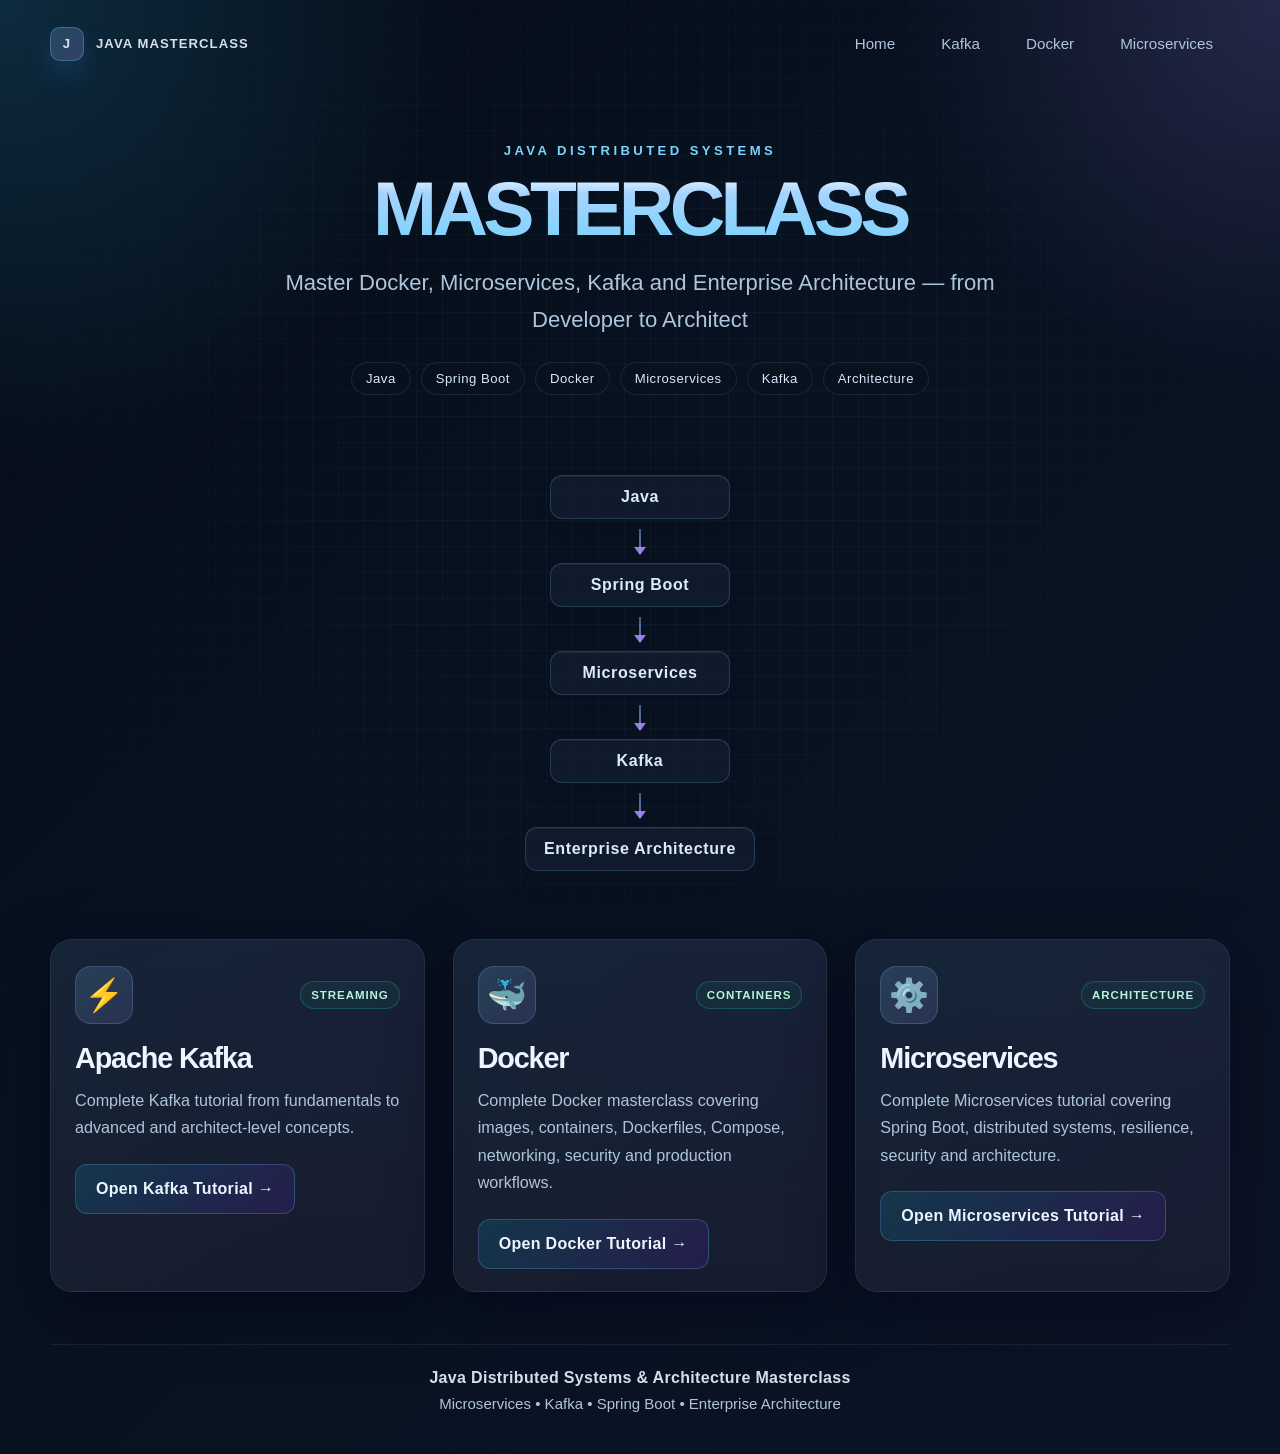
==== commit d58bbd3d: "Add Docker tutorial and landing page updates Co-authored-by: Copilot <223556219+Copilot@users.norepl" ====
--- a/index.html
+++ b/index.html
@@ -1,467 +1,481 @@
-<!DOCTYPE html>
-<html lang="en">
-  <head>
-    <meta charset="UTF-8" />
-    <meta name="viewport" content="width=device-width, initial-scale=1.0" />
-    <title>Java Distributed Systems & Architecture Masterclass</title>
-    <meta
-      name="description"
-      content="Java Distributed Systems & Architecture Masterclass — Master Microservices, Kafka and Enterprise Architecture from Developer to Architect."
-    />
-    <style>
-      :root {
-        --bg: #07111f;
-        --bg-soft: #0d1b2e;
-        --panel: rgba(13, 24, 38, 0.68);
-        --panel-strong: rgba(18, 30, 48, 0.9);
-        --border: rgba(148, 163, 184, 0.2);
-        --text: #edf6ff;
-        --muted: #aec5db;
-        --primary: #7dd3fc;
-        --primary-strong: #38bdf8;
-        --secondary: #a78bfa;
-        --accent: #34d399;
-        --shadow: 0 20px 60px rgba(2, 6, 23, 0.55);
-        --radius: 22px;
-      }
-
-      * {
-        box-sizing: border-box;
-      }
-
-      html {
-        scroll-behavior: smooth;
-      }
-
-      body {
-        margin: 0;
-        font-family: "Segoe UI", Tahoma, Geneva, Verdana, sans-serif;
-        background:
-          radial-gradient(circle at top left, rgba(56, 189, 248, 0.18), transparent 24%),
-          radial-gradient(circle at top right, rgba(167, 139, 250, 0.18), transparent 20%),
-          linear-gradient(135deg, #040b15 0%, var(--bg) 36%, #0b1425 100%);
-        color: var(--text);
-        min-height: 100vh;
-      }
-
-      body::before {
-        content: "";
-        position: fixed;
-        inset: 0;
-        background-image:
-          linear-gradient(rgba(148, 163, 184, 0.05) 1px, transparent 1px),
-          linear-gradient(90deg, rgba(148, 163, 184, 0.05) 1px, transparent 1px);
-        background-size: 26px 26px;
-        mask-image: radial-gradient(circle at center, black 25%, transparent 100%);
-        pointer-events: none;
-      }
-
-      a {
-        color: inherit;
-        text-decoration: none;
-      }
-
-      .page-shell {
-        width: min(1180px, calc(100% - 32px));
-        margin: 0 auto;
-        position: relative;
-        z-index: 1;
-      }
-
-      .topbar {
-        display: flex;
-        align-items: center;
-        justify-content: space-between;
-        gap: 24px;
-        padding: 24px 0 18px;
-      }
-
-      .brand {
-        display: inline-flex;
-        align-items: center;
-        gap: 12px;
-        font-weight: 700;
-        letter-spacing: 0.08em;
-        text-transform: uppercase;
-        font-size: 0.82rem;
-        color: rgba(237, 246, 255, 0.9);
-      }
-
-      .brand-mark {
-        width: 34px;
-        height: 34px;
-        border-radius: 10px;
-        display: grid;
-        place-items: center;
-        background: linear-gradient(135deg, rgba(125, 211, 252, 0.2), rgba(167, 139, 250, 0.26));
-        border: 1px solid rgba(125, 211, 252, 0.28);
-        box-shadow: 0 14px 26px rgba(59, 130, 246, 0.18);
-      }
-
-      .nav {
-        display: flex;
-        align-items: center;
-        gap: 12px;
-        flex-wrap: wrap;
-      }
-
-      .nav a {
-        padding: 10px 16px;
-        border-radius: 999px;
-        color: var(--muted);
-        border: 1px solid transparent;
-        transition: 0.25s ease;
-        font-size: 0.95rem;
-      }
-
-      .nav a:hover {
-        color: var(--text);
-        border-color: rgba(125, 211, 252, 0.2);
-        background: rgba(15, 23, 42, 0.56);
-      }
-
-      .hero {
-        text-align: center;
-        padding: 60px 0 30px;
-      }
-
-      .eyebrow {
-        display: inline-block;
-        margin: 0 0 16px;
-        letter-spacing: 0.26em;
-        text-transform: uppercase;
-        color: var(--primary);
-        font-size: 0.82rem;
-        font-weight: 700;
-      }
-
-      h1 {
-        margin: 0;
-        font-size: clamp(2.8rem, 6vw, 6rem);
-        line-height: 0.9;
-        letter-spacing: -0.06em;
-        font-weight: 800;
-        text-transform: uppercase;
-        background: linear-gradient(180deg, #f3f9ff 0%, #a5d4ff 28%, #7dd3fc 100%);
-        -webkit-background-clip: text;
-        background-clip: text;
-        color: transparent;
-      }
-
-      .subtitle {
-        max-width: 760px;
-        margin: 22px auto 0;
-        font-size: clamp(1.05rem, 2vw, 1.38rem);
-        line-height: 1.65;
-        color: var(--muted);
-      }
-
-      .hero-tags {
-        display: flex;
-        align-items: center;
-        justify-content: center;
-        gap: 10px;
-        flex-wrap: wrap;
-        margin-top: 24px;
-      }
-
-      .tag {
-        border: 1px solid rgba(125, 211, 252, 0.12);
-        background: rgba(11, 18, 30, 0.52);
-        color: #d6e9ff;
-        padding: 8px 14px;
-        border-radius: 999px;
-        font-size: 0.82rem;
-        letter-spacing: 0.04em;
-      }
-
-      .architecture {
-        margin: 32px auto 18px;
-        width: min(700px, 100%);
-        padding: 18px 0 4px;
-      }
-
-      .flow {
-        display: grid;
-        justify-items: center;
-        gap: 10px;
-      }
-
-      .node {
-        display: inline-flex;
-        align-items: center;
-        justify-content: center;
-        min-width: 180px;
-        padding: 12px 18px;
-        border-radius: 12px;
-        color: #dbebff;
-        background: rgba(18, 30, 48, 0.8);
-        border: 1px solid rgba(125, 211, 252, 0.18);
-        box-shadow: inset 0 1px 0 rgba(255,255,255,0.05), 0 10px 24px rgba(8, 15, 25, 0.22);
-        font-weight: 700;
-        letter-spacing: 0.04em;
-      }
-
-      .arrow {
-        width: 2px;
-        height: 24px;
-        background: linear-gradient(180deg, rgba(125, 211, 252, 0.45), rgba(167, 139, 250, 0.7));
-        position: relative;
-      }
-
-      .arrow::after {
-        content: "";
-        position: absolute;
-        left: 50%;
-        bottom: -2px;
-        transform: translateX(-50%);
-        border-left: 6px solid transparent;
-        border-right: 6px solid transparent;
-        border-top: 8px solid rgba(167, 139, 250, 0.9);
-      }
-
-      .cards {
-        display: grid;
-        grid-template-columns: repeat(2, minmax(280px, 1fr));
-        gap: 28px;
-        padding: 46px 0 40px;
-      }
-
-      .course-card {
-        position: relative;
-        background: linear-gradient(180deg, rgba(15, 23, 42, 0.76), rgba(12, 18, 29, 0.84));
-        border: 1px solid var(--border);
-        border-radius: var(--radius);
-        box-shadow: var(--shadow);
-        backdrop-filter: blur(10px);
-        padding: 26px 24px 22px;
-        overflow: hidden;
-        transition: transform 0.25s ease, border-color 0.25s ease, box-shadow 0.25s ease;
-      }
-
-      .course-card::before {
-        content: "";
-        position: absolute;
-        inset: 0;
-        background: linear-gradient(135deg, rgba(125, 211, 252, 0.08), rgba(167, 139, 250, 0.08));
-        pointer-events: none;
-      }
-
-      .course-card:hover {
-        transform: translateY(-6px);
-        border-color: rgba(125, 211, 252, 0.42);
-        box-shadow: 0 26px 72px rgba(2, 6, 23, 0.66);
-      }
-
-      .card-header {
-        position: relative;
-        display: flex;
-        align-items: center;
-        justify-content: space-between;
-        gap: 14px;
-        margin-bottom: 18px;
-      }
-
-      .icon-shell {
-        width: 58px;
-        height: 58px;
-        border-radius: 16px;
-        display: grid;
-        place-items: center;
-        font-size: 2rem;
-        background: linear-gradient(135deg, rgba(125, 211, 252, 0.16), rgba(167, 139, 250, 0.14));
-        border: 1px solid rgba(125, 211, 252, 0.2);
-      }
-
-      .badge {
-        padding: 7px 10px;
-        border-radius: 999px;
-        border: 1px solid rgba(52, 211, 153, 0.25);
-        background: rgba(16, 185, 129, 0.08);
-        color: #baf2db;
-        font-size: 0.72rem;
-        letter-spacing: 0.08em;
-        text-transform: uppercase;
-        font-weight: 700;
-      }
-
-      .course-card h2 {
-        position: relative;
-        margin: 0 0 12px;
-        font-size: clamp(1.8rem, 2vw, 2.6rem);
-        letter-spacing: -0.04em;
-      }
-
-      .course-card p {
-        position: relative;
-        margin: 0 0 22px;
-        color: var(--muted);
-        line-height: 1.7;
-        font-size: 1.01rem;
-      }
-
-      .action {
-        position: relative;
-        display: inline-flex;
-        align-items: center;
-        justify-content: center;
-        min-height: 50px;
-        padding: 0 20px;
-        border-radius: 12px;
-        border: 1px solid rgba(125, 211, 252, 0.22);
-        background: linear-gradient(135deg, rgba(14, 116, 144, 0.28), rgba(91, 33, 182, 0.2));
-        color: var(--text);
-        font-weight: 700;
-        letter-spacing: 0.02em;
-        transition: 0.25s ease;
-      }
-
-      .action:hover {
-        transform: translateX(2px);
-        border-color: rgba(125, 211, 252, 0.42);
-        box-shadow: 0 14px 28px rgba(56, 189, 248, 0.15);
-      }
-
-      footer {
-        padding: 24px 0 42px;
-        text-align: center;
-        color: var(--muted);
-        border-top: 1px solid rgba(148, 163, 184, 0.12);
-        margin-top: 12px;
-      }
-
-      .footer-title {
-        font-weight: 700;
-        color: rgba(237, 246, 255, 0.9);
-        letter-spacing: 0.02em;
-      }
-
-      .footer-sub {
-        margin-top: 8px;
-        font-size: 0.94rem;
-      }
-
-      @media (max-width: 760px) {
-        .topbar {
-          flex-direction: column;
-          align-items: flex-start;
-          padding-top: 18px;
-        }
-
-        .nav {
-          width: 100%;
-        }
-
-        .nav a {
-          flex: 1 1 0;
-          text-align: center;
-        }
-
-        .hero {
-          padding-top: 36px;
-        }
-
-        .eyebrow {
-          letter-spacing: 0.18em;
-        }
-
-        .cards {
-          grid-template-columns: 1fr;
-          gap: 20px;
-        }
-      }
-
-      @media (max-width: 440px) {
-        .page-shell {
-          width: min(100% - 20px, 1180px);
-        }
-
-        .tag {
-          font-size: 0.74rem;
-        }
-
-        .node {
-          min-width: 150px;
-          font-size: 0.82rem;
-        }
-      }
-    </style>
-  </head>
-  <body>
-    <div class="page-shell">
-      <header class="topbar">
-        <div class="brand">
-          <span class="brand-mark">J</span>
-          <span>Java Masterclass</span>
-        </div>
-        <nav class="nav" aria-label="Main navigation">
-          <a href="./index.html">Home</a>
-          <a href="./Tutorials.html">Kafka</a>
-          <a href="./microservices-architect-masterclass.html">Microservices</a>
-        </nav>
-      </header>
-
-      <main>
-        <section class="hero" aria-labelledby="masterclass-title">
-          <p class="eyebrow">Java Distributed Systems</p>
-          <h1 id="masterclass-title">Masterclass</h1>
-          <p class="subtitle">
-            Master Microservices, Kafka and Enterprise Architecture — from Developer to Architect
-          </p>
-          <div class="hero-tags" aria-label="Technology stack">
-            <span class="tag">Java</span>
-            <span class="tag">Spring Boot</span>
-            <span class="tag">Microservices</span>
-            <span class="tag">Kafka</span>
-            <span class="tag">Architecture</span>
-          </div>
-        </section>
-
-        <section class="architecture" aria-label="Architecture flow">
-          <div class="flow">
-            <div class="node">Java</div>
-            <div class="arrow" aria-hidden="true"></div>
-            <div class="node">Spring Boot</div>
-            <div class="arrow" aria-hidden="true"></div>
-            <div class="node">Microservices</div>
-            <div class="arrow" aria-hidden="true"></div>
-            <div class="node">Kafka</div>
-            <div class="arrow" aria-hidden="true"></div>
-            <div class="node">Enterprise Architecture</div>
-          </div>
-        </section>
-
-        <section class="cards" aria-label="Tutorials">
-          <article class="course-card kafka-card">
-            <div class="card-header">
-              <div class="icon-shell" aria-hidden="true">⚡</div>
-              <span class="badge">Streaming</span>
-            </div>
-            <h2>Apache Kafka</h2>
-            <p>
-              Complete Kafka tutorial from fundamentals to advanced and architect-level concepts.
-            </p>
-            <a class="action" href="./Tutorials.html">Open Kafka Tutorial →</a>
-          </article>
-
-          <article class="course-card micro-card">
-            <div class="card-header">
-              <div class="icon-shell" aria-hidden="true">⚙️</div>
-              <span class="badge">Architecture</span>
-            </div>
-            <h2>Microservices</h2>
-            <p>
-              Complete Microservices tutorial covering Spring Boot, distributed systems, resilience, security and architecture.
-            </p>
-            <a class="action" href="./microservices-architect-masterclass.html">Open Microservices Tutorial →</a>
-          </article>
-        </section>
-      </main>
-
-      <footer>
-        <div class="footer-title">Java Distributed Systems &amp; Architecture Masterclass</div>
-        <div class="footer-sub">Microservices • Kafka • Spring Boot • Enterprise Architecture</div>
-      </footer>
-    </div>
-  </body>
-</html>
+<!DOCTYPE html>
+<html lang="en">
+  <head>
+    <meta charset="UTF-8" />
+    <meta name="viewport" content="width=device-width, initial-scale=1.0" />
+    <title>Java Distributed Systems & Architecture Masterclass</title>
+    <meta
+      name="description"
+      content="Java Distributed Systems & Architecture Masterclass — Master Microservices, Kafka and Enterprise Architecture from Developer to Architect."
+    />
+    <style>
+      :root {
+        --bg: #07111f;
+        --bg-soft: #0d1b2e;
+        --panel: rgba(13, 24, 38, 0.68);
+        --panel-strong: rgba(18, 30, 48, 0.9);
+        --border: rgba(148, 163, 184, 0.2);
+        --text: #edf6ff;
+        --muted: #aec5db;
+        --primary: #7dd3fc;
+        --primary-strong: #38bdf8;
+        --secondary: #a78bfa;
+        --accent: #34d399;
+        --shadow: 0 20px 60px rgba(2, 6, 23, 0.55);
+        --radius: 22px;
+      }
+
+      * {
+        box-sizing: border-box;
+      }
+
+      html {
+        scroll-behavior: smooth;
+      }
+
+      body {
+        margin: 0;
+        font-family: "Segoe UI", Tahoma, Geneva, Verdana, sans-serif;
+        background:
+          radial-gradient(circle at top left, rgba(56, 189, 248, 0.18), transparent 24%),
+          radial-gradient(circle at top right, rgba(167, 139, 250, 0.18), transparent 20%),
+          linear-gradient(135deg, #040b15 0%, var(--bg) 36%, #0b1425 100%);
+        color: var(--text);
+        min-height: 100vh;
+      }
+
+      body::before {
+        content: "";
+        position: fixed;
+        inset: 0;
+        background-image:
+          linear-gradient(rgba(148, 163, 184, 0.05) 1px, transparent 1px),
+          linear-gradient(90deg, rgba(148, 163, 184, 0.05) 1px, transparent 1px);
+        background-size: 26px 26px;
+        mask-image: radial-gradient(circle at center, black 25%, transparent 100%);
+        pointer-events: none;
+      }
+
+      a {
+        color: inherit;
+        text-decoration: none;
+      }
+
+      .page-shell {
+        width: min(1180px, calc(100% - 32px));
+        margin: 0 auto;
+        position: relative;
+        z-index: 1;
+      }
+
+      .topbar {
+        display: flex;
+        align-items: center;
+        justify-content: space-between;
+        gap: 24px;
+        padding: 24px 0 18px;
+      }
+
+      .brand {
+        display: inline-flex;
+        align-items: center;
+        gap: 12px;
+        font-weight: 700;
+        letter-spacing: 0.08em;
+        text-transform: uppercase;
+        font-size: 0.82rem;
+        color: rgba(237, 246, 255, 0.9);
+      }
+
+      .brand-mark {
+        width: 34px;
+        height: 34px;
+        border-radius: 10px;
+        display: grid;
+        place-items: center;
+        background: linear-gradient(135deg, rgba(125, 211, 252, 0.2), rgba(167, 139, 250, 0.26));
+        border: 1px solid rgba(125, 211, 252, 0.28);
+        box-shadow: 0 14px 26px rgba(59, 130, 246, 0.18);
+      }
+
+      .nav {
+        display: flex;
+        align-items: center;
+        gap: 12px;
+        flex-wrap: wrap;
+      }
+
+      .nav a {
+        padding: 10px 16px;
+        border-radius: 999px;
+        color: var(--muted);
+        border: 1px solid transparent;
+        transition: 0.25s ease;
+        font-size: 0.95rem;
+      }
+
+      .nav a:hover {
+        color: var(--text);
+        border-color: rgba(125, 211, 252, 0.2);
+        background: rgba(15, 23, 42, 0.56);
+      }
+
+      .hero {
+        text-align: center;
+        padding: 60px 0 30px;
+      }
+
+      .eyebrow {
+        display: inline-block;
+        margin: 0 0 16px;
+        letter-spacing: 0.26em;
+        text-transform: uppercase;
+        color: var(--primary);
+        font-size: 0.82rem;
+        font-weight: 700;
+      }
+
+      h1 {
+        margin: 0;
+        font-size: clamp(2.8rem, 6vw, 6rem);
+        line-height: 0.9;
+        letter-spacing: -0.06em;
+        font-weight: 800;
+        text-transform: uppercase;
+        background: linear-gradient(180deg, #f3f9ff 0%, #a5d4ff 28%, #7dd3fc 100%);
+        -webkit-background-clip: text;
+        background-clip: text;
+        color: transparent;
+      }
+
+      .subtitle {
+        max-width: 760px;
+        margin: 22px auto 0;
+        font-size: clamp(1.05rem, 2vw, 1.38rem);
+        line-height: 1.65;
+        color: var(--muted);
+      }
+
+      .hero-tags {
+        display: flex;
+        align-items: center;
+        justify-content: center;
+        gap: 10px;
+        flex-wrap: wrap;
+        margin-top: 24px;
+      }
+
+      .tag {
+        border: 1px solid rgba(125, 211, 252, 0.12);
+        background: rgba(11, 18, 30, 0.52);
+        color: #d6e9ff;
+        padding: 8px 14px;
+        border-radius: 999px;
+        font-size: 0.82rem;
+        letter-spacing: 0.04em;
+      }
+
+      .architecture {
+        margin: 32px auto 18px;
+        width: min(700px, 100%);
+        padding: 18px 0 4px;
+      }
+
+      .flow {
+        display: grid;
+        justify-items: center;
+        gap: 10px;
+      }
+
+      .node {
+        display: inline-flex;
+        align-items: center;
+        justify-content: center;
+        min-width: 180px;
+        padding: 12px 18px;
+        border-radius: 12px;
+        color: #dbebff;
+        background: rgba(18, 30, 48, 0.8);
+        border: 1px solid rgba(125, 211, 252, 0.18);
+        box-shadow: inset 0 1px 0 rgba(255,255,255,0.05), 0 10px 24px rgba(8, 15, 25, 0.22);
+        font-weight: 700;
+        letter-spacing: 0.04em;
+      }
+
+      .arrow {
+        width: 2px;
+        height: 24px;
+        background: linear-gradient(180deg, rgba(125, 211, 252, 0.45), rgba(167, 139, 250, 0.7));
+        position: relative;
+      }
+
+      .arrow::after {
+        content: "";
+        position: absolute;
+        left: 50%;
+        bottom: -2px;
+        transform: translateX(-50%);
+        border-left: 6px solid transparent;
+        border-right: 6px solid transparent;
+        border-top: 8px solid rgba(167, 139, 250, 0.9);
+      }
+
+      .cards {
+        display: grid;
+        grid-template-columns: repeat(3, minmax(240px, 1fr));
+        gap: 28px;
+        padding: 46px 0 40px;
+      }
+
+      .course-card {
+        position: relative;
+        background: linear-gradient(180deg, rgba(15, 23, 42, 0.76), rgba(12, 18, 29, 0.84));
+        border: 1px solid var(--border);
+        border-radius: var(--radius);
+        box-shadow: var(--shadow);
+        backdrop-filter: blur(10px);
+        padding: 26px 24px 22px;
+        overflow: hidden;
+        transition: transform 0.25s ease, border-color 0.25s ease, box-shadow 0.25s ease;
+      }
+
+      .course-card::before {
+        content: "";
+        position: absolute;
+        inset: 0;
+        background: linear-gradient(135deg, rgba(125, 211, 252, 0.08), rgba(167, 139, 250, 0.08));
+        pointer-events: none;
+      }
+
+      .course-card:hover {
+        transform: translateY(-6px);
+        border-color: rgba(125, 211, 252, 0.42);
+        box-shadow: 0 26px 72px rgba(2, 6, 23, 0.66);
+      }
+
+      .card-header {
+        position: relative;
+        display: flex;
+        align-items: center;
+        justify-content: space-between;
+        gap: 14px;
+        margin-bottom: 18px;
+      }
+
+      .icon-shell {
+        width: 58px;
+        height: 58px;
+        border-radius: 16px;
+        display: grid;
+        place-items: center;
+        font-size: 2rem;
+        background: linear-gradient(135deg, rgba(125, 211, 252, 0.16), rgba(167, 139, 250, 0.14));
+        border: 1px solid rgba(125, 211, 252, 0.2);
+      }
+
+      .badge {
+        padding: 7px 10px;
+        border-radius: 999px;
+        border: 1px solid rgba(52, 211, 153, 0.25);
+        background: rgba(16, 185, 129, 0.08);
+        color: #baf2db;
+        font-size: 0.72rem;
+        letter-spacing: 0.08em;
+        text-transform: uppercase;
+        font-weight: 700;
+      }
+
+      .course-card h2 {
+        position: relative;
+        margin: 0 0 12px;
+        font-size: clamp(1.8rem, 2vw, 2.6rem);
+        letter-spacing: -0.04em;
+      }
+
+      .course-card p {
+        position: relative;
+        margin: 0 0 22px;
+        color: var(--muted);
+        line-height: 1.7;
+        font-size: 1.01rem;
+      }
+
+      .action {
+        position: relative;
+        display: inline-flex;
+        align-items: center;
+        justify-content: center;
+        min-height: 50px;
+        padding: 0 20px;
+        border-radius: 12px;
+        border: 1px solid rgba(125, 211, 252, 0.22);
+        background: linear-gradient(135deg, rgba(14, 116, 144, 0.28), rgba(91, 33, 182, 0.2));
+        color: var(--text);
+        font-weight: 700;
+        letter-spacing: 0.02em;
+        transition: 0.25s ease;
+      }
+
+      .action:hover {
+        transform: translateX(2px);
+        border-color: rgba(125, 211, 252, 0.42);
+        box-shadow: 0 14px 28px rgba(56, 189, 248, 0.15);
+      }
+
+      footer {
+        padding: 24px 0 42px;
+        text-align: center;
+        color: var(--muted);
+        border-top: 1px solid rgba(148, 163, 184, 0.12);
+        margin-top: 12px;
+      }
+
+      .footer-title {
+        font-weight: 700;
+        color: rgba(237, 246, 255, 0.9);
+        letter-spacing: 0.02em;
+      }
+
+      .footer-sub {
+        margin-top: 8px;
+        font-size: 0.94rem;
+      }
+
+      @media (max-width: 760px) {
+        .topbar {
+          flex-direction: column;
+          align-items: flex-start;
+          padding-top: 18px;
+        }
+
+        .nav {
+          width: 100%;
+        }
+
+        .nav a {
+          flex: 1 1 0;
+          text-align: center;
+        }
+
+        .hero {
+          padding-top: 36px;
+        }
+
+        .eyebrow {
+          letter-spacing: 0.18em;
+        }
+
+        .cards {
+          grid-template-columns: 1fr;
+          gap: 20px;
+        }
+      }
+
+      @media (max-width: 440px) {
+        .page-shell {
+          width: min(100% - 20px, 1180px);
+        }
+
+        .tag {
+          font-size: 0.74rem;
+        }
+
+        .node {
+          min-width: 150px;
+          font-size: 0.82rem;
+        }
+      }
+    </style>
+  </head>
+  <body>
+    <div class="page-shell">
+      <header class="topbar">
+        <div class="brand">
+          <span class="brand-mark">J</span>
+          <span>Java Masterclass</span>
+        </div>
+        <nav class="nav" aria-label="Main navigation">
+          <a href="./index.html">Home</a>
+          <a href="./Tutorials.html">Kafka</a>
+          <a href="./docker.html">Docker</a>
+          <a href="./microservices-architect-masterclass.html">Microservices</a>
+        </nav>
+      </header>
+
+      <main>
+        <section class="hero" aria-labelledby="masterclass-title">
+          <p class="eyebrow">Java Distributed Systems</p>
+          <h1 id="masterclass-title">Masterclass</h1>
+          <p class="subtitle">
+            Master Docker, Microservices, Kafka and Enterprise Architecture — from Developer to Architect
+          </p>
+          <div class="hero-tags" aria-label="Technology stack">
+            <span class="tag">Java</span>
+            <span class="tag">Spring Boot</span>
+            <span class="tag">Docker</span>
+            <span class="tag">Microservices</span>
+            <span class="tag">Kafka</span>
+            <span class="tag">Architecture</span>
+          </div>
+        </section>
+
+        <section class="architecture" aria-label="Architecture flow">
+          <div class="flow">
+            <div class="node">Java</div>
+            <div class="arrow" aria-hidden="true"></div>
+            <div class="node">Spring Boot</div>
+            <div class="arrow" aria-hidden="true"></div>
+            <div class="node">Microservices</div>
+            <div class="arrow" aria-hidden="true"></div>
+            <div class="node">Kafka</div>
+            <div class="arrow" aria-hidden="true"></div>
+            <div class="node">Enterprise Architecture</div>
+          </div>
+        </section>
+
+        <section class="cards" aria-label="Tutorials">
+          <article class="course-card kafka-card">
+            <div class="card-header">
+              <div class="icon-shell" aria-hidden="true">⚡</div>
+              <span class="badge">Streaming</span>
+            </div>
+            <h2>Apache Kafka</h2>
+            <p>
+              Complete Kafka tutorial from fundamentals to advanced and architect-level concepts.
+            </p>
+            <a class="action" href="./Tutorials.html">Open Kafka Tutorial →</a>
+          </article>
+
+          <article class="course-card docker-card">
+            <div class="card-header">
+              <div class="icon-shell" aria-hidden="true">🐳</div>
+              <span class="badge">Containers</span>
+            </div>
+            <h2>Docker</h2>
+            <p>
+              Complete Docker masterclass covering images, containers, Dockerfiles, Compose, networking, security and production workflows.
+            </p>
+            <a class="action" href="./docker.html">Open Docker Tutorial →</a>
+          </article>
+
+          <article class="course-card micro-card">
+            <div class="card-header">
+              <div class="icon-shell" aria-hidden="true">⚙️</div>
+              <span class="badge">Architecture</span>
+            </div>
+            <h2>Microservices</h2>
+            <p>
+              Complete Microservices tutorial covering Spring Boot, distributed systems, resilience, security and architecture.
+            </p>
+            <a class="action" href="./microservices-architect-masterclass.html">Open Microservices Tutorial →</a>
+          </article>
+        </section>
+      </main>
+
+      <footer>
+        <div class="footer-title">Java Distributed Systems &amp; Architecture Masterclass</div>
+        <div class="footer-sub">Microservices • Kafka • Spring Boot • Enterprise Architecture</div>
+      </footer>
+    </div>
+  </body>
+</html>
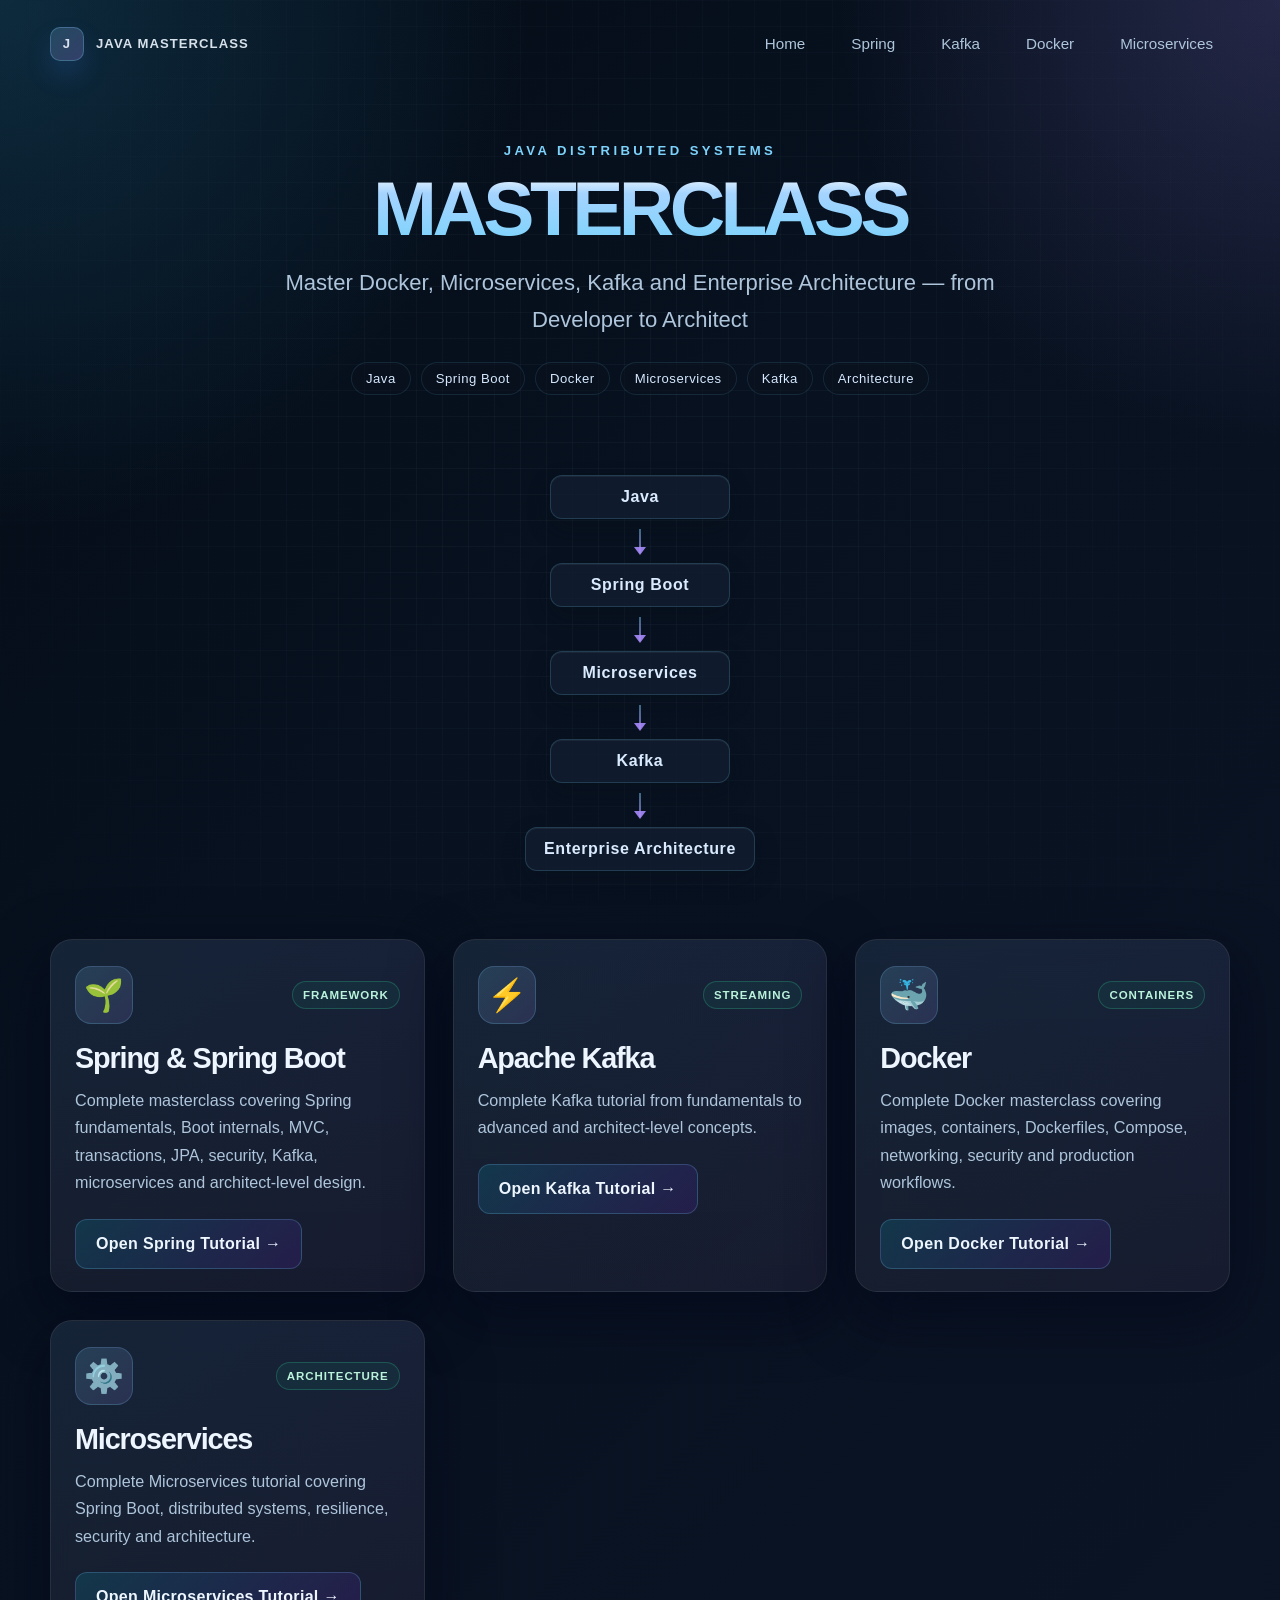
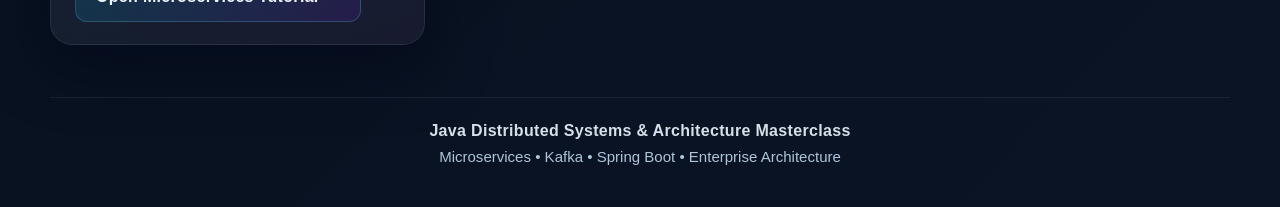
==== commit e042b379: "kafka tutorial" ====
--- a/index.html
+++ b/index.html
@@ -396,6 +396,7 @@
         </div>
         <nav class="nav" aria-label="Main navigation">
           <a href="./index.html">Home</a>
+          <a href="./spring-boot-masterclass.html">Spring</a>
           <a href="./Tutorials.html">Kafka</a>
           <a href="./docker.html">Docker</a>
           <a href="./microservices-architect-masterclass.html">Microservices</a>
@@ -434,6 +435,18 @@
         </section>
 
         <section class="cards" aria-label="Tutorials">
+          <article class="course-card spring-card">
+            <div class="card-header">
+              <div class="icon-shell" aria-hidden="true">🌱</div>
+              <span class="badge">Framework</span>
+            </div>
+            <h2>Spring &amp; Spring Boot</h2>
+            <p>
+              Complete masterclass covering Spring fundamentals, Boot internals, MVC, transactions, JPA, security, Kafka, microservices and architect-level design.
+            </p>
+            <a class="action" href="./spring-boot-masterclass.html">Open Spring Tutorial →</a>
+          </article>
+
           <article class="course-card kafka-card">
             <div class="card-header">
               <div class="icon-shell" aria-hidden="true">⚡</div>
